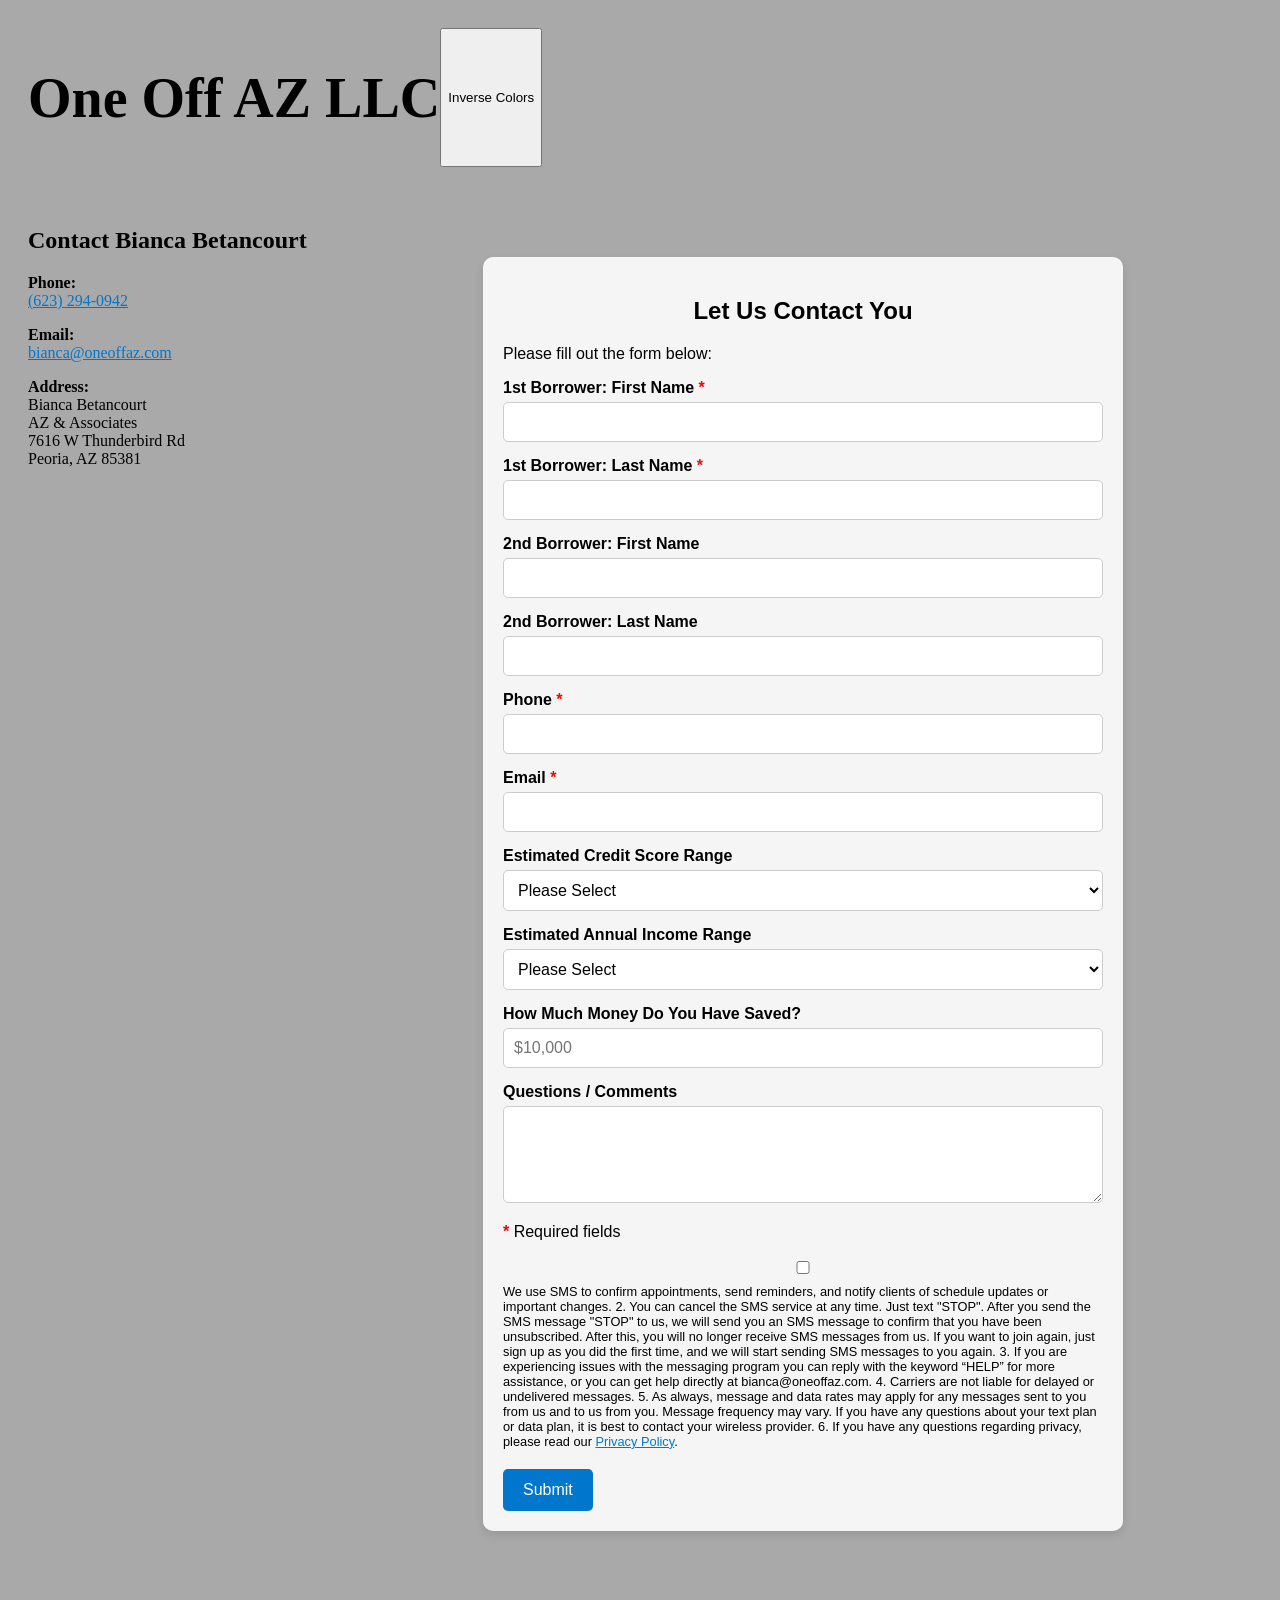
==== index.html @ f471d459 "Add files via upload" ====
<!DOCTYPE html>
<html lang="en">
<head>
    <meta charset="UTF-8">
    <meta name="viewport" content="width=device-width, initial-scale=1.0">
    <meta name="color-scheme" content="light">
    <title>One Off AZ LLC | Contact</title>
    <link rel="stylesheet" href="one-off-az.css">
</head>

<body>

    <!-- HEADER -->
    <header class="header">
        <h1 class="company-name">One Off AZ LLC</h1>
        <button id="themeToggle" class="theme-toggle">
    Inverse Colors
</button>
    </header>

    <!-- MAIN CONTENT -->
    <main class="contact-section">

        <!-- CONTACT INFO -->
        <section class="ContactMe" aria-labelledby="contact-heading">
            <h2 id="contact-heading">Contact Bianca Betancourt</h2>

            <p>
                <strong>Phone:</strong><br>
                <a href="tel:16232940942">(623) 294-0942</a>
            </p>

            <p>
                <strong>Email:</strong><br>
                <a href="mailto:bianca@oneoffaz.com">bianca@oneoffaz.com</a>
            </p>

            <p>
                <strong>Address:</strong><br>
                Bianca Betancourt<br>
                AZ &amp; Associates<br>
                7616 W Thunderbird Rd<br>
                Peoria, AZ 85381
            </p>
        </section>

        <!-- CONTACT FORM -->
        <section class="ContactYou">
            <div class="contact-form">
                <h2>Let Us Contact You</h2>
                <p>Please fill out the form below:</p>

                <form id="loanForm"
                      action="https://formly.email/submit"
                      method="post"
                      novalidate>

                    <input type="hidden"
                           name="access_key"
                           value="b3c220a034204cea8c7ce89dda29364d">

                    <!-- Borrower 1 First Name -->
                    <label for="borrower1FirstName">
                        1st Borrower: First Name <span class="required">*</span>
                    </label>
                    <input type="text"
                           id="borrower1FirstName"
                           name="borrower1FirstName"
                           required
                           autocomplete="given-name">

                    <!-- Borrower 1 Last Name -->
                    <label for="borrower1LastName">
                        1st Borrower: Last Name <span class="required">*</span>
                    </label>
                    <input type="text"
                           id="borrower1LastName"
                           name="borrower1LastName"
                           required
                           autocomplete="family-name">

                    <!-- Borrower 2 First Name -->
                    <label for="borrower2FirstName">
                        2nd Borrower: First Name
                    </label>
                    <input type="text"
                           id="borrower2FirstName"
                           name="borrower2FirstName"
                           autocomplete="given-name">

                    <!-- Borrower 2 Last Name -->
                    <label for="borrower2LastName">
                        2nd Borrower: Last Name
                    </label>
                    <input type="text"
                           id="borrower2LastName"
                           name="borrower2LastName"
                           autocomplete="family-name">

                    <!-- Phone -->
                    <label for="phone">
                        Phone <span class="required">*</span>
                    </label>
                    <input type="tel"
                           id="phone"
                           name="phone"
                           required
                           autocomplete="tel">

                    <!-- Email -->
                    <label for="email">
                        Email <span class="required">*</span>
                    </label>
                    <input type="email"
                           id="email"
                           name="email"
                           required
                           autocomplete="email">

                    <!-- Credit Score -->
                    <label for="creditScoreRange">
                        Estimated Credit Score Range
                    </label>
                    <select id="creditScoreRange" name="creditScoreRange">
                        <option value="">Please Select</option>
                        <option value="750+">750+</option>
                        <option value="700-749">700–749</option>
                        <option value="600-650">600–650</option>
                        <option value="580-below">580 and below</option>
                        <option value="unsure">Unsure</option>
                    </select>

                    <!-- Annual Income -->
                    <label for="annualIncomeRange">
                        Estimated Annual Income Range
                    </label>
                    <select id="annualIncomeRange" name="annualIncomeRange">
                        <option value="">Please Select</option>
                        <option value="under50000">Under $50,000</option>
                        <option value="50-99">$50,000–$99,999</option>
                        <option value="100-149">$100,000–$149,999</option>
                        <option value="150-199">$150,000–$199,999</option>
                        <option value="200+">$200,000+</option>
                        <option value="prefer-not">Prefer not to say</option>
                    </select>

                    <!-- Amount Saved -->
                    <label for="amountSaved">
                        How Much Money Do You Have Saved?
                    </label>
                    <input type="text"
                           id="amountSaved"
                           name="amountSaved"
                           placeholder="$10,000">

                    <!-- Questions -->
                    <label for="questions">
                        Questions / Comments
                    </label>
                    <textarea id="questions"
                              name="questions"
                              rows="5"></textarea>

                    <p>
                        <span class="required">*</span> Required fields
                    </p>

                    <!-- SMS Consent -->
                    <label class="checkbox-label">
                        <input type="checkbox" name="smsAgreement">
                        <span style="font-size: 0.8em;">We use SMS to confirm appointments, send reminders, and notify clients of schedule updates or important changes. 2. You can cancel the SMS service at any time. Just text "STOP". After you send the SMS message "STOP" to us, we will send you an SMS message to confirm that you have been unsubscribed. After this, you will no longer receive SMS messages from us. If you want to join again, just sign up as you did the first time, and we will start sending SMS messages to you again. 3. If you are experiencing issues with the messaging program you can reply with the keyword “HELP” for more assistance, or you can get help directly at bianca@oneoffaz.com. 4. Carriers are not liable for delayed or undelivered messages. 5. As always, message and data rates may apply for any messages sent to you from us and to us from you. Message frequency may vary. If you have any questions about your text plan or data plan, it is best to contact your wireless provider. 6. If you have any questions regarding privacy, please read our <a href="https://biancabetancourt.azandassociates.com/privacy-policy/">Privacy Policy</a>.</span>
                    </label>

                    <!-- Submit Button -->
                    <button type="submit">
                        Submit
                    </button>

                </form>
            </div>
        </section>
<script>
    const toggleBtn = document.getElementById("themeToggle");

    toggleBtn.addEventListener("click", () => {
        document.body.classList.toggle("dark-mode");

        // Save inverse preference
        if (document.body.classList.contains("dark-mode")) {
            localStorage.setItem("theme", "dark");
        } else {
            localStorage.setItem("theme", "light");
        }
    });

    // Load saved theme
    if (localStorage.getItem("theme") === "dark") {
        document.body.classList.add("dark-mode");
    }
</script>
    </main>

</body>
</html>
---- one-off-az.css ----
body{
    background-color: darkgray;
}
.header{
    display: flex;
    width: 100%;
    padding: 20px;
    font-size: 1.75em;
    box-sizing: border-box;
}
.contact-section{
    display: flex;
    align-items: flex-start;
    width: 100%;
    padding: 20px;
    box-sizing: border-box;
}
.ContactMe{
    flex: 0 0 30%;
}
.ContactYou{
    flex: 0 0 65%;
    padding: 10px;
    display: block;
}
.highlight{
    font-weight:bold;
}
a{
    color: #0077cc;
    text-decoration: underline;
    font-weight: normal;
}
a:hover{
    color: #ff6600;
}
.required{
    color: red;
    font-weight: bold;
}


.contact-form {
    width: 80%;
    max-width: 600px;
    margin: 40px auto;        
    padding: 20px;
    background-color: #f5f5f5;
    border-radius: 10px;
    box-shadow: 0 4px 10px rgba(0,0,0,0.1);
    font-family: Arial, sans-serif;
}
.contact-form h2 {
    text-align: center;
    margin-bottom: 20px;
}
.contact-form label {
    display: block;
    margin-top: 15px;
    font-weight: bold;
}
.contact-form input,
.contact-form textarea {
    width: 100%;
    padding: 10px;
    margin-top: 5px;
    border: 1px solid #ccc;
    border-radius: 5px;
    box-sizing: border-box;
    font-size: 1em;
}
.contact-form textarea {
    resize: vertical; 
}
.contact-form button {
    margin-top: 20px;
    padding: 12px 20px;
    background-color: #0077cc;
    color: white;
    border: none;
    border-radius: 5px;
    font-size: 1em;
    cursor: pointer;
}
.contact-form button:hover {
    background-color: #ff6600;
}


.contact-form .checkbox-label {
    display: flex;           
    align-items: flex-start; 
    gap: 10px;               
    margin-top: 20px;
    font-weight: normal;
    font-size: 1em;
    flex-wrap: wrap;         
}

.contact-form .checkbox-label input[type="checkbox"] {
    flex-shrink: 0;          
    margin: 0;               
}

.checkbox-label:hover{
    background-color: grey;
}


.contact-form select {
    width: 100%;
    padding: 10px;
    margin-top: 5px;
    border: 1px solid #ccc;
    border-radius: 5px;
    font-size: 1em;
    background-color: white;
    transition: border-color 0.3s ease, box-shadow 0.3s ease;
}
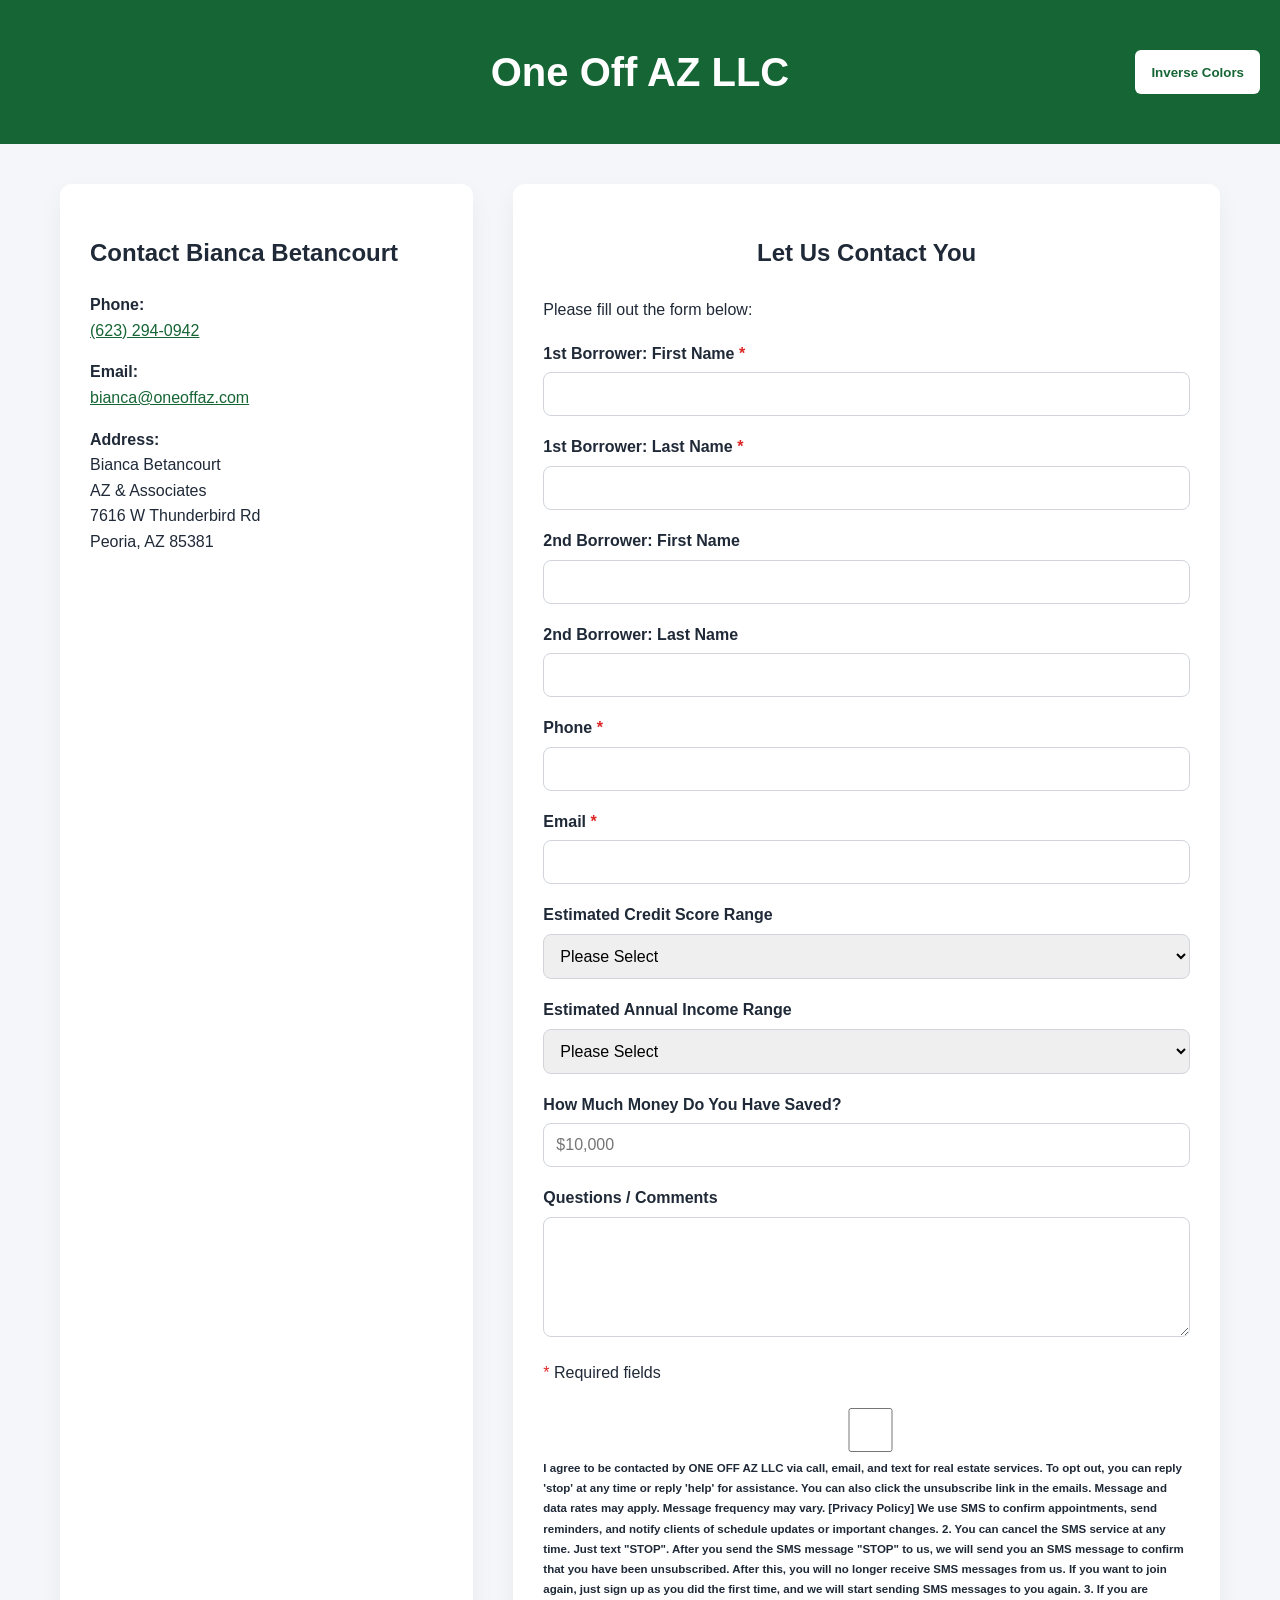
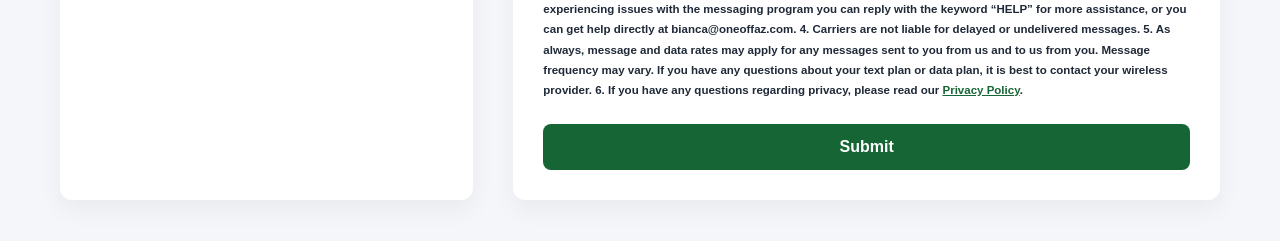
==== commit 2f824249: "Update index.html" ====
--- a/index.html
+++ b/index.html
@@ -168,7 +168,7 @@
                     <!-- SMS Consent -->
                     <label class="checkbox-label">
                         <input type="checkbox" name="smsAgreement">
-                        <span style="font-size: 0.8em;">We use SMS to confirm appointments, send reminders, and notify clients of schedule updates or important changes. 2. You can cancel the SMS service at any time. Just text "STOP". After you send the SMS message "STOP" to us, we will send you an SMS message to confirm that you have been unsubscribed. After this, you will no longer receive SMS messages from us. If you want to join again, just sign up as you did the first time, and we will start sending SMS messages to you again. 3. If you are experiencing issues with the messaging program you can reply with the keyword “HELP” for more assistance, or you can get help directly at bianca@oneoffaz.com. 4. Carriers are not liable for delayed or undelivered messages. 5. As always, message and data rates may apply for any messages sent to you from us and to us from you. Message frequency may vary. If you have any questions about your text plan or data plan, it is best to contact your wireless provider. 6. If you have any questions regarding privacy, please read our <a href="https://biancabetancourt.azandassociates.com/privacy-policy/">Privacy Policy</a>.</span>
+                        <span style="font-size: 0.8em;">I agree to be contacted by ONE OFF AZ LLC via call, email, and text for real estate services. To opt out, you can reply 'stop' at any time or reply 'help' for assistance. You can also click the unsubscribe link in the emails. Message and data rates may apply. Message frequency may vary. [Privacy Policy] We use SMS to confirm appointments, send reminders, and notify clients of schedule updates or important changes. 2. You can cancel the SMS service at any time. Just text "STOP". After you send the SMS message "STOP" to us, we will send you an SMS message to confirm that you have been unsubscribed. After this, you will no longer receive SMS messages from us. If you want to join again, just sign up as you did the first time, and we will start sending SMS messages to you again. 3. If you are experiencing issues with the messaging program you can reply with the keyword “HELP” for more assistance, or you can get help directly at bianca@oneoffaz.com. 4. Carriers are not liable for delayed or undelivered messages. 5. As always, message and data rates may apply for any messages sent to you from us and to us from you. Message frequency may vary. If you have any questions about your text plan or data plan, it is best to contact your wireless provider. 6. If you have any questions regarding privacy, please read our <a href="https://biancabetancourt.azandassociates.com/privacy-policy/">Privacy Policy</a>.</span>
                     </label>
 
                     <!-- Submit Button -->
@@ -201,4 +201,5 @@
     </main>
 
 </body>
-</html>+
+</html>
--- a/one-off-az.css
+++ b/one-off-az.css
@@ -1,119 +1,231 @@
-body{
-    background-color: darkgray;
-}
-.header{
+/* ========== GLOBAL ========== */
+
+:root {
+    --primary: #166534;
+    --primary-hover: #166534;
+    --accent: #f97316;
+    --background: #f4f6f9;
+    --card: #ffffff;
+    --text: #1f2937;
+    --border: #d1d5db;
+}
+
+/* ========== DARK MODE ========== */
+
+body.dark-mode {
+    --primary: #22c55e;
+    --primary-hover: #16a34a;
+    --accent: #fb923c;
+    --background: #111827;
+    --card: #1f2937;
+    --text: #f9fafb;
+    --border: #374151;
+}
+* {
+    box-sizing: border-box;
+}
+
+body {
+    margin: 0;
+    font-family: 'Segoe UI', Tahoma, sans-serif;
+    background-color: var(--background);
+    color: var(--text);
+    line-height: 1.6;
+}
+
+/* ========== HEADER ========== */
+
+.header {
+    background: linear-gradient(135deg, var(--primary), var(--primary-hover));
+    color: white;
+    padding: 40px 20px;
+    position: relative;
+    text-align: center;
+}
+
+.company-name {
+    margin: 0;
+    font-size: clamp(1.8rem, 4vw, 2.5rem);
+}
+
+/* ========== LAYOUT ========== */
+
+.contact-section {
     display: flex;
-    width: 100%;
-    padding: 20px;
-    font-size: 1.75em;
-    box-sizing: border-box;
-}
-.contact-section{
-    display: flex;
-    align-items: flex-start;
-    width: 100%;
-    padding: 20px;
-    box-sizing: border-box;
-}
-.ContactMe{
-    flex: 0 0 30%;
-}
-.ContactYou{
-    flex: 0 0 65%;
-    padding: 10px;
-    display: block;
-}
-.highlight{
-    font-weight:bold;
-}
-a{
-    color: #0077cc;
-    text-decoration: underline;
-    font-weight: normal;
-}
-a:hover{
-    color: #ff6600;
-}
-.required{
-    color: red;
-    font-weight: bold;
-}
-
+    gap: 40px;
+    padding: 40px 20px;
+    max-width: 1200px;
+    margin: auto;
+}
+
+/* Left column */
+.ContactMe {
+    flex: 1;
+    background: var(--card);
+    padding: 30px;
+    border-radius: 12px;
+    box-shadow: 0 10px 25px rgba(0,0,0,0.05);
+}
+
+/* Right column */
+.ContactYou {
+    flex: 2;
+}
+
+/* ========== FORM CARD ========== */
 
 .contact-form {
-    width: 80%;
-    max-width: 600px;
-    margin: 40px auto;        
-    padding: 20px;
-    background-color: #f5f5f5;
-    border-radius: 10px;
-    box-shadow: 0 4px 10px rgba(0,0,0,0.1);
-    font-family: Arial, sans-serif;
-}
+    background: var(--card);
+    padding: 30px;
+    border-radius: 12px;
+    box-shadow: 0 10px 25px rgba(0,0,0,0.05);
+}
+
 .contact-form h2 {
     text-align: center;
-    margin-bottom: 20px;
-}
+    margin-bottom: 25px;
+}
+
+/* ========== FORM ELEMENTS ========== */
+
 .contact-form label {
     display: block;
-    margin-top: 15px;
-    font-weight: bold;
-}
+    margin-top: 18px;
+    font-weight: 600;
+}
+
 .contact-form input,
+.contact-form textarea,
+.contact-form select {
+    width: 100%;
+    padding: 12px;
+    margin-top: 6px;
+    border: 1px solid var(--border);
+    border-radius: 8px;
+    font-size: 1rem;
+    transition: all 0.2s ease;
+}
+
+/* Focus states for accessibility */
+.contact-form input:focus,
+.contact-form textarea:focus,
+.contact-form select:focus {
+    outline: 3px solid rgba(10,79,143,0.2);
+    border-color: var(--primary);
+}
+
+/* Better textarea behavior */
 .contact-form textarea {
+    resize: vertical;
+    min-height: 120px;
+}
+
+/* ========== BUTTON ========== */
+
+.contact-form button {
+    margin-top: 25px;
+    padding: 14px;
     width: 100%;
-    padding: 10px;
-    margin-top: 5px;
-    border: 1px solid #ccc;
-    border-radius: 5px;
-    box-sizing: border-box;
-    font-size: 1em;
-}
-.contact-form textarea {
-    resize: vertical; 
-}
-.contact-form button {
-    margin-top: 20px;
-    padding: 12px 20px;
-    background-color: #0077cc;
+    background-color: var(--primary);
     color: white;
     border: none;
-    border-radius: 5px;
-    font-size: 1em;
+    border-radius: 8px;
+    font-size: 1rem;
+    font-weight: 600;
     cursor: pointer;
-}
+    transition: background 0.2s ease, transform 0.1s ease;
+}
+
 .contact-form button:hover {
-    background-color: #ff6600;
-}
-
-
-.contact-form .checkbox-label {
-    display: flex;           
-    align-items: flex-start; 
-    gap: 10px;               
+    background-color: var(--primary-hover);
+}
+
+.contact-form button:active {
+    transform: scale(0.98);
+}
+
+/* ========== LINKS ========== */
+
+a {
+    color: var(--primary);
+}
+
+a:hover {
+    color: var(--accent);
+}
+
+/* ========== REQUIRED ========== */
+
+.required {
+    color: #dc2626;
+}
+
+/* ========== CHECKBOX AREA ========== */
+
+.checkbox-label {
+    display: flex;
+    gap: 10px;
     margin-top: 20px;
-    font-weight: normal;
-    font-size: 1em;
-    flex-wrap: wrap;         
-}
-
-.contact-form .checkbox-label input[type="checkbox"] {
-    flex-shrink: 0;          
-    margin: 0;               
-}
-
-.checkbox-label:hover{
-    background-color: grey;
-}
-
-
-.contact-form select {
-    width: 100%;
-    padding: 10px;
-    margin-top: 5px;
-    border: 1px solid #ccc;
-    border-radius: 5px;
-    font-size: 1em;
-    background-color: white;
-    transition: border-color 0.3s ease, box-shadow 0.3s ease;
-}
+    font-size: 0.9rem;
+    line-height: 1.4;
+}
+
+.checkbox-label input {
+    margin-top: 4px;
+}
+
+/* ========== MOBILE RESPONSIVE ========== */
+
+@media (max-width: 900px) {
+    .contact-section {
+        flex-direction: column;
+    }
+
+    .ContactMe,
+    .ContactYou {
+        width: 100%;
+    }
+}
+
+/* ========== ACCESSIBILITY IMPROVEMENTS ========== */
+
+/* Better tap targets */
+input, select, textarea, button {
+    min-height: 44px;
+}
+
+/* High contrast mode support */
+@media (prefers-contrast: more) {
+    :root {
+        --primary: #166534;
+        --border: #000000;
+    }
+}
+
+/* Reduced motion */
+@media (prefers-reduced-motion: reduce) {
+    * {
+        transition: none !important;
+    }
+}
+
+/* Inverse color*/
+
+.theme-toggle {
+    position: absolute;
+    right: 20px;
+    top: 50%;
+    transform: translateY(-50%);
+    padding: 10px 16px;
+    background: white;
+    color: var(--primary);
+    border: none;
+    border-radius: 6px;
+    cursor: pointer;
+    font-weight: 600;
+}
+
+body.dark-mode .theme-toggle {
+    background: var(--card);
+    color: var(--text);
+}
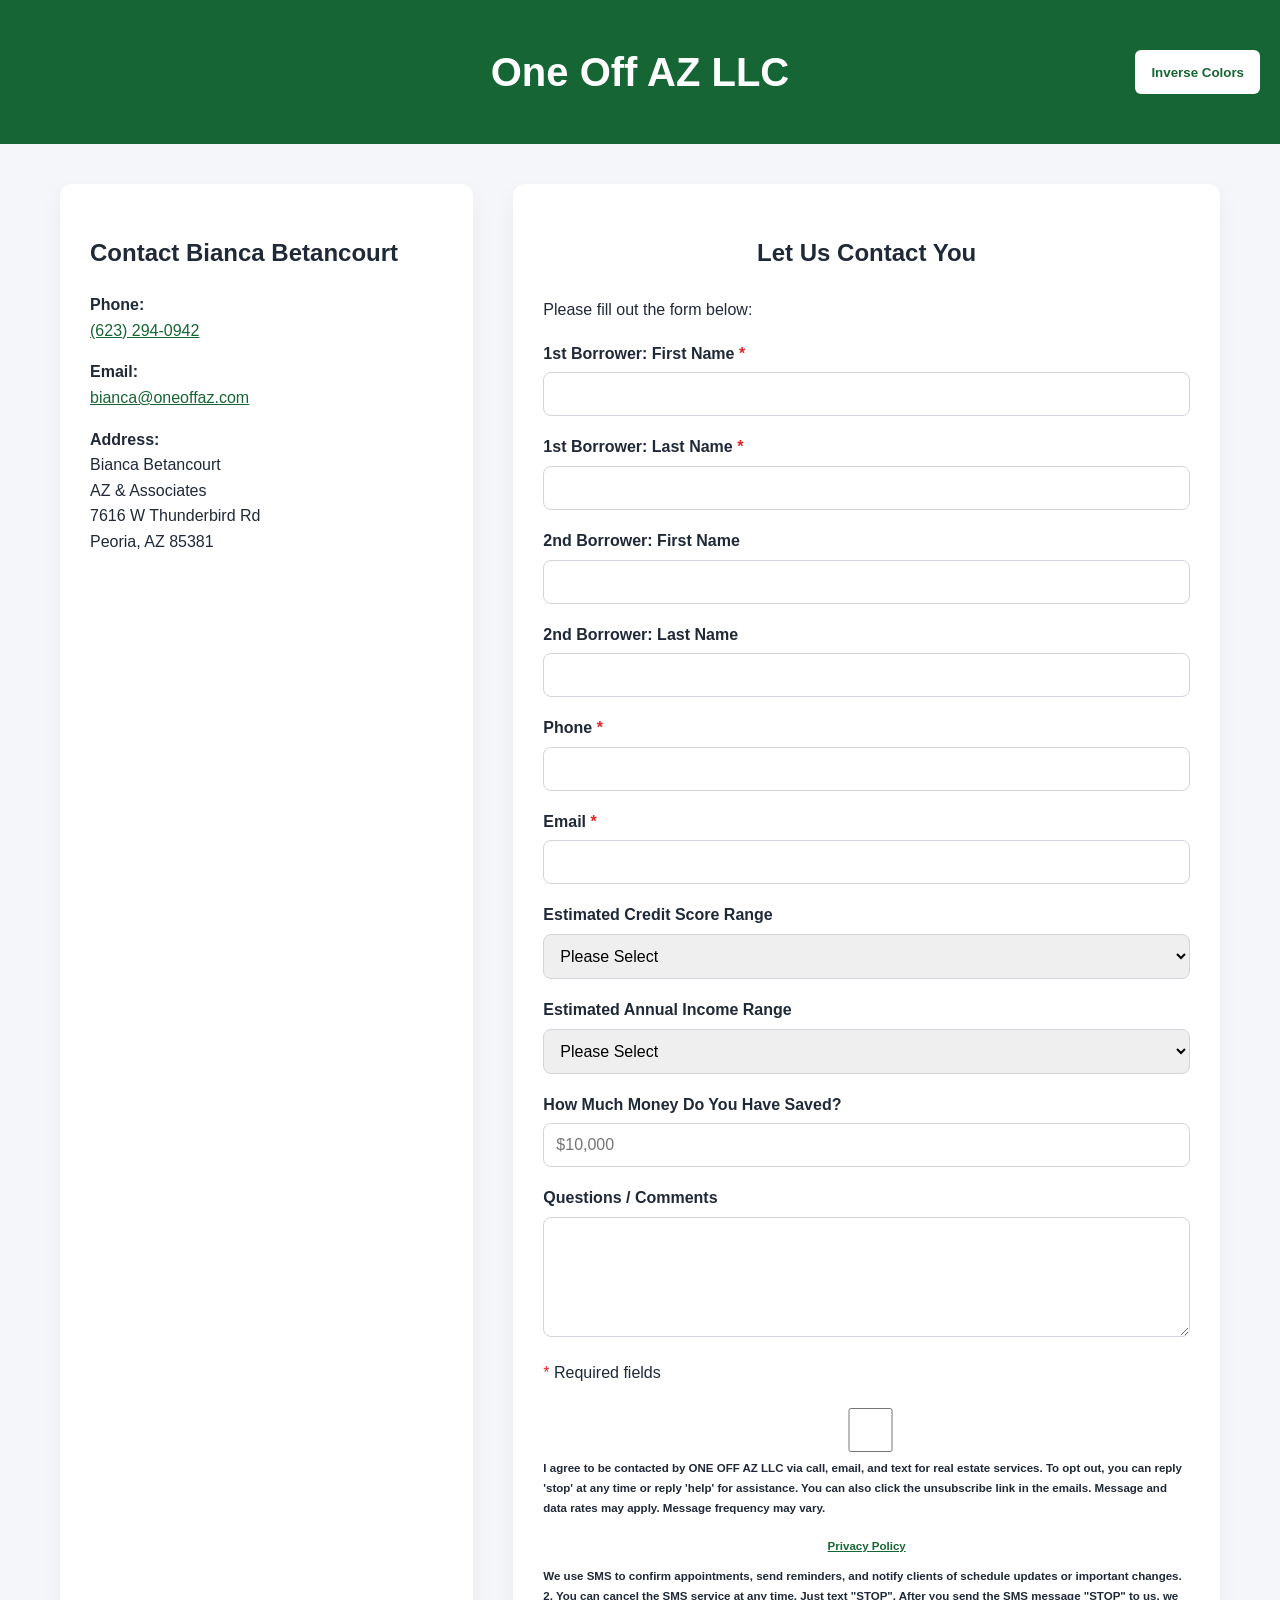
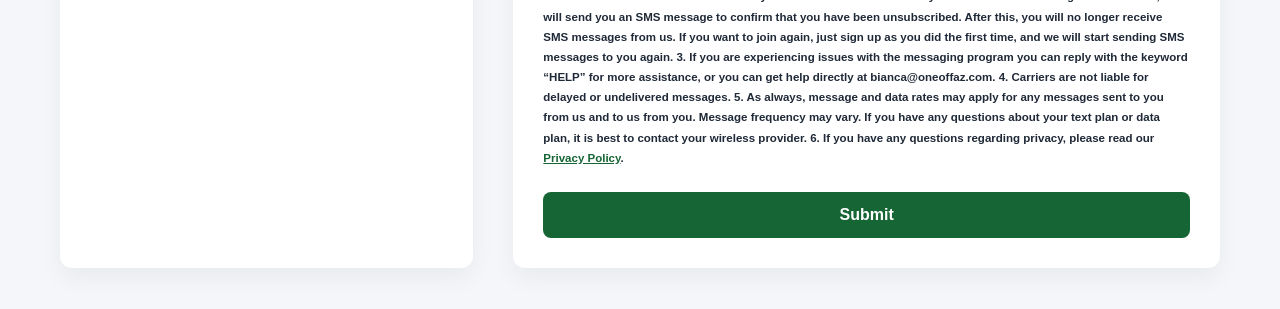
==== commit f5acbef9: "Update index.html" ====
--- a/index.html
+++ b/index.html
@@ -168,7 +168,9 @@
                     <!-- SMS Consent -->
                     <label class="checkbox-label">
                         <input type="checkbox" name="smsAgreement">
-                        <span style="font-size: 0.8em;">I agree to be contacted by ONE OFF AZ LLC via call, email, and text for real estate services. To opt out, you can reply 'stop' at any time or reply 'help' for assistance. You can also click the unsubscribe link in the emails. Message and data rates may apply. Message frequency may vary. [Privacy Policy] We use SMS to confirm appointments, send reminders, and notify clients of schedule updates or important changes. 2. You can cancel the SMS service at any time. Just text "STOP". After you send the SMS message "STOP" to us, we will send you an SMS message to confirm that you have been unsubscribed. After this, you will no longer receive SMS messages from us. If you want to join again, just sign up as you did the first time, and we will start sending SMS messages to you again. 3. If you are experiencing issues with the messaging program you can reply with the keyword “HELP” for more assistance, or you can get help directly at bianca@oneoffaz.com. 4. Carriers are not liable for delayed or undelivered messages. 5. As always, message and data rates may apply for any messages sent to you from us and to us from you. Message frequency may vary. If you have any questions about your text plan or data plan, it is best to contact your wireless provider. 6. If you have any questions regarding privacy, please read our <a href="https://biancabetancourt.azandassociates.com/privacy-policy/">Privacy Policy</a>.</span>
+                        <span style="font-size: 0.8em;">I agree to be contacted by ONE OFF AZ LLC via call, email, and text for real estate services. To opt out, you can reply 'stop' at any time or reply 'help' for assistance. You can also click the unsubscribe link in the emails. Message and data rates may apply. Message frequency may vary. <p style="text-align:center; margin-top: 20px;">
+  <a href="privacy.html">Privacy Policy</a>
+</p> We use SMS to confirm appointments, send reminders, and notify clients of schedule updates or important changes. 2. You can cancel the SMS service at any time. Just text "STOP". After you send the SMS message "STOP" to us, we will send you an SMS message to confirm that you have been unsubscribed. After this, you will no longer receive SMS messages from us. If you want to join again, just sign up as you did the first time, and we will start sending SMS messages to you again. 3. If you are experiencing issues with the messaging program you can reply with the keyword “HELP” for more assistance, or you can get help directly at bianca@oneoffaz.com. 4. Carriers are not liable for delayed or undelivered messages. 5. As always, message and data rates may apply for any messages sent to you from us and to us from you. Message frequency may vary. If you have any questions about your text plan or data plan, it is best to contact your wireless provider. 6. If you have any questions regarding privacy, please read our <a href="https://biancabetancourt.azandassociates.com/privacy-policy/">Privacy Policy</a>.</span>
                     </label>
 
                     <!-- Submit Button -->
@@ -203,3 +205,4 @@
 </body>
 
 </html>
+
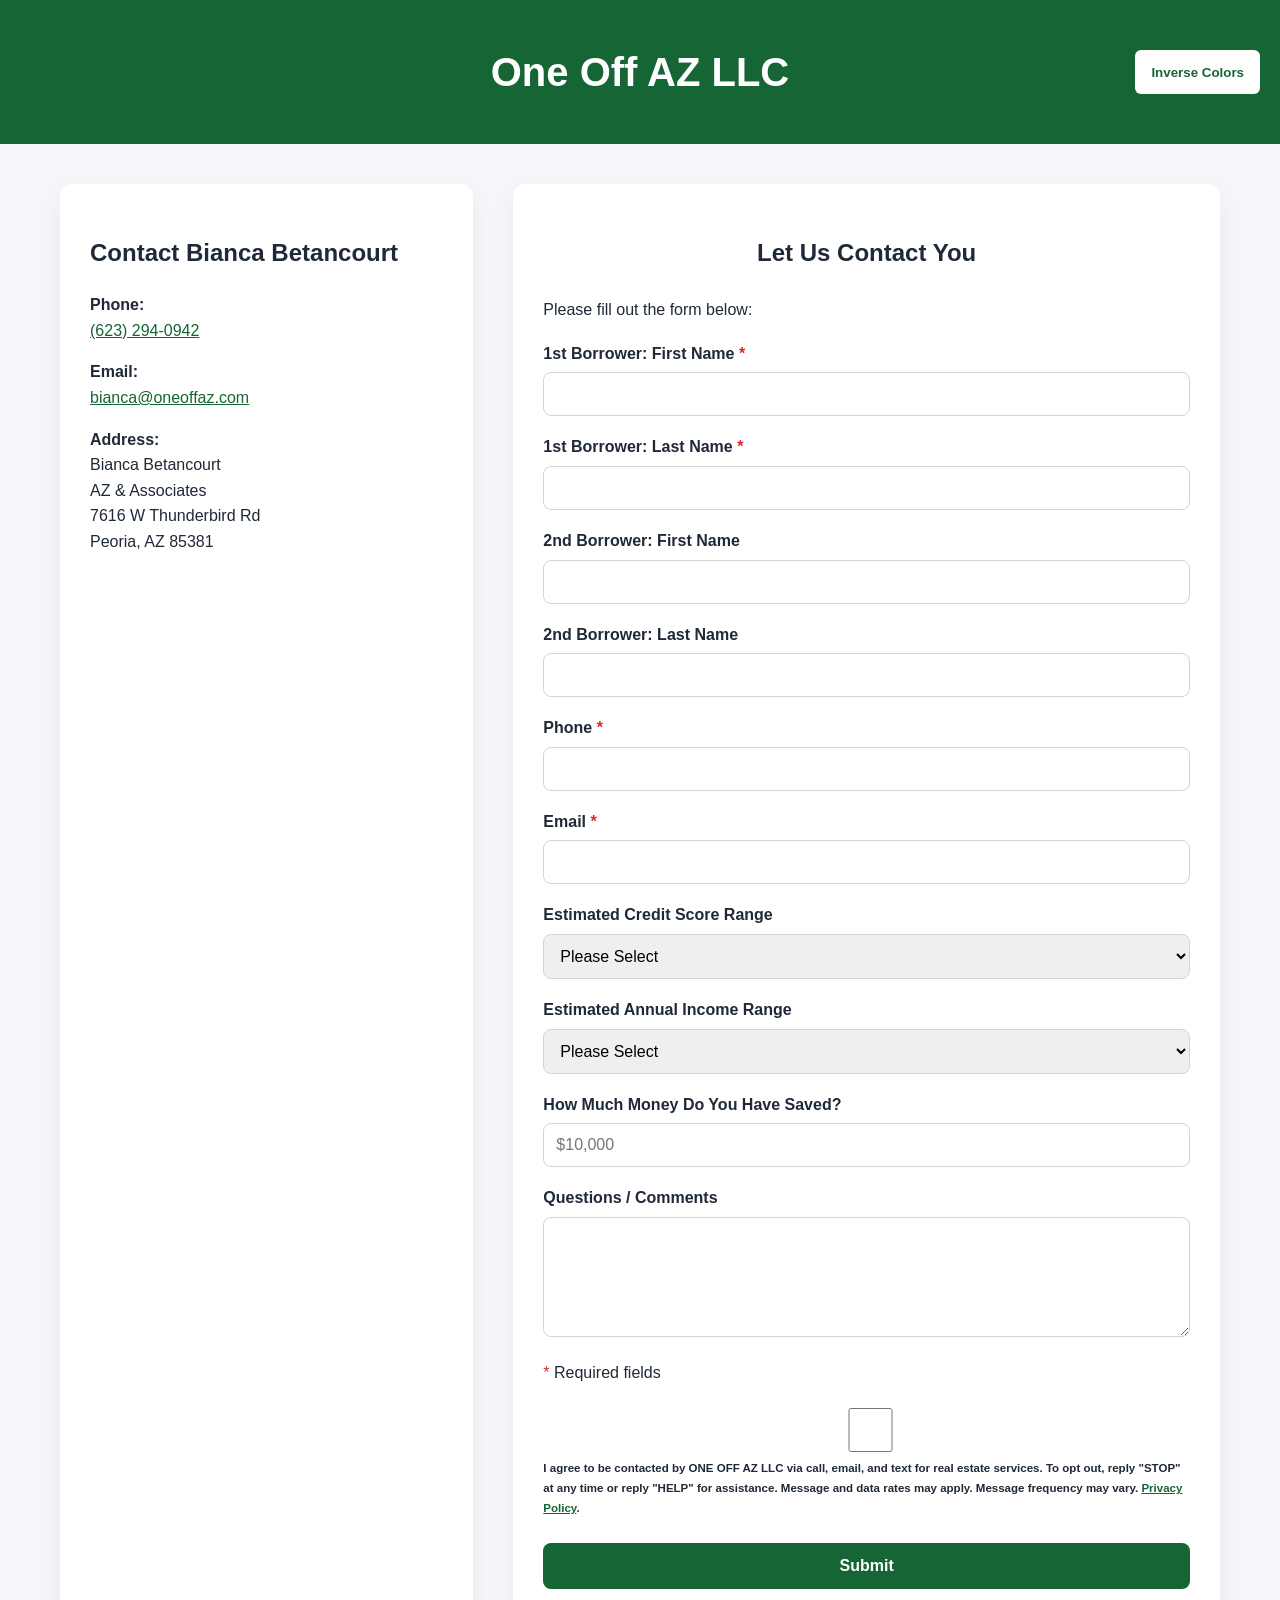
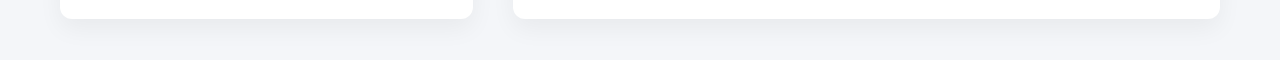
==== commit 560df3f4: "Update index.html" ====
--- a/index.html
+++ b/index.html
@@ -167,12 +167,15 @@
 
                     <!-- SMS Consent -->
                     <label class="checkbox-label">
-                        <input type="checkbox" name="smsAgreement">
-                        <span style="font-size: 0.8em;">I agree to be contacted by ONE OFF AZ LLC via call, email, and text for real estate services. To opt out, you can reply 'stop' at any time or reply 'help' for assistance. You can also click the unsubscribe link in the emails. Message and data rates may apply. Message frequency may vary. <p style="text-align:center; margin-top: 20px;">
-  <a href="privacy.html">Privacy Policy</a>
-</p> We use SMS to confirm appointments, send reminders, and notify clients of schedule updates or important changes. 2. You can cancel the SMS service at any time. Just text "STOP". After you send the SMS message "STOP" to us, we will send you an SMS message to confirm that you have been unsubscribed. After this, you will no longer receive SMS messages from us. If you want to join again, just sign up as you did the first time, and we will start sending SMS messages to you again. 3. If you are experiencing issues with the messaging program you can reply with the keyword “HELP” for more assistance, or you can get help directly at bianca@oneoffaz.com. 4. Carriers are not liable for delayed or undelivered messages. 5. As always, message and data rates may apply for any messages sent to you from us and to us from you. Message frequency may vary. If you have any questions about your text plan or data plan, it is best to contact your wireless provider. 6. If you have any questions regarding privacy, please read our <a href="https://biancabetancourt.azandassociates.com/privacy-policy/">Privacy Policy</a>.</span>
-                    </label>
-
+  <input type="checkbox" name="smsAgreement" required>
+
+  <span style="font-size: 0.8em;">
+    I agree to be contacted by ONE OFF AZ LLC via call, email, and text for real estate services.
+    To opt out, reply "STOP" at any time or reply "HELP" for assistance.
+    Message and data rates may apply. Message frequency may vary.
+    <a href="privacy.html">Privacy Policy</a>.
+  </span>
+</label>
                     <!-- Submit Button -->
                     <button type="submit">
                         Submit
@@ -206,3 +209,4 @@
 
 </html>
 
+
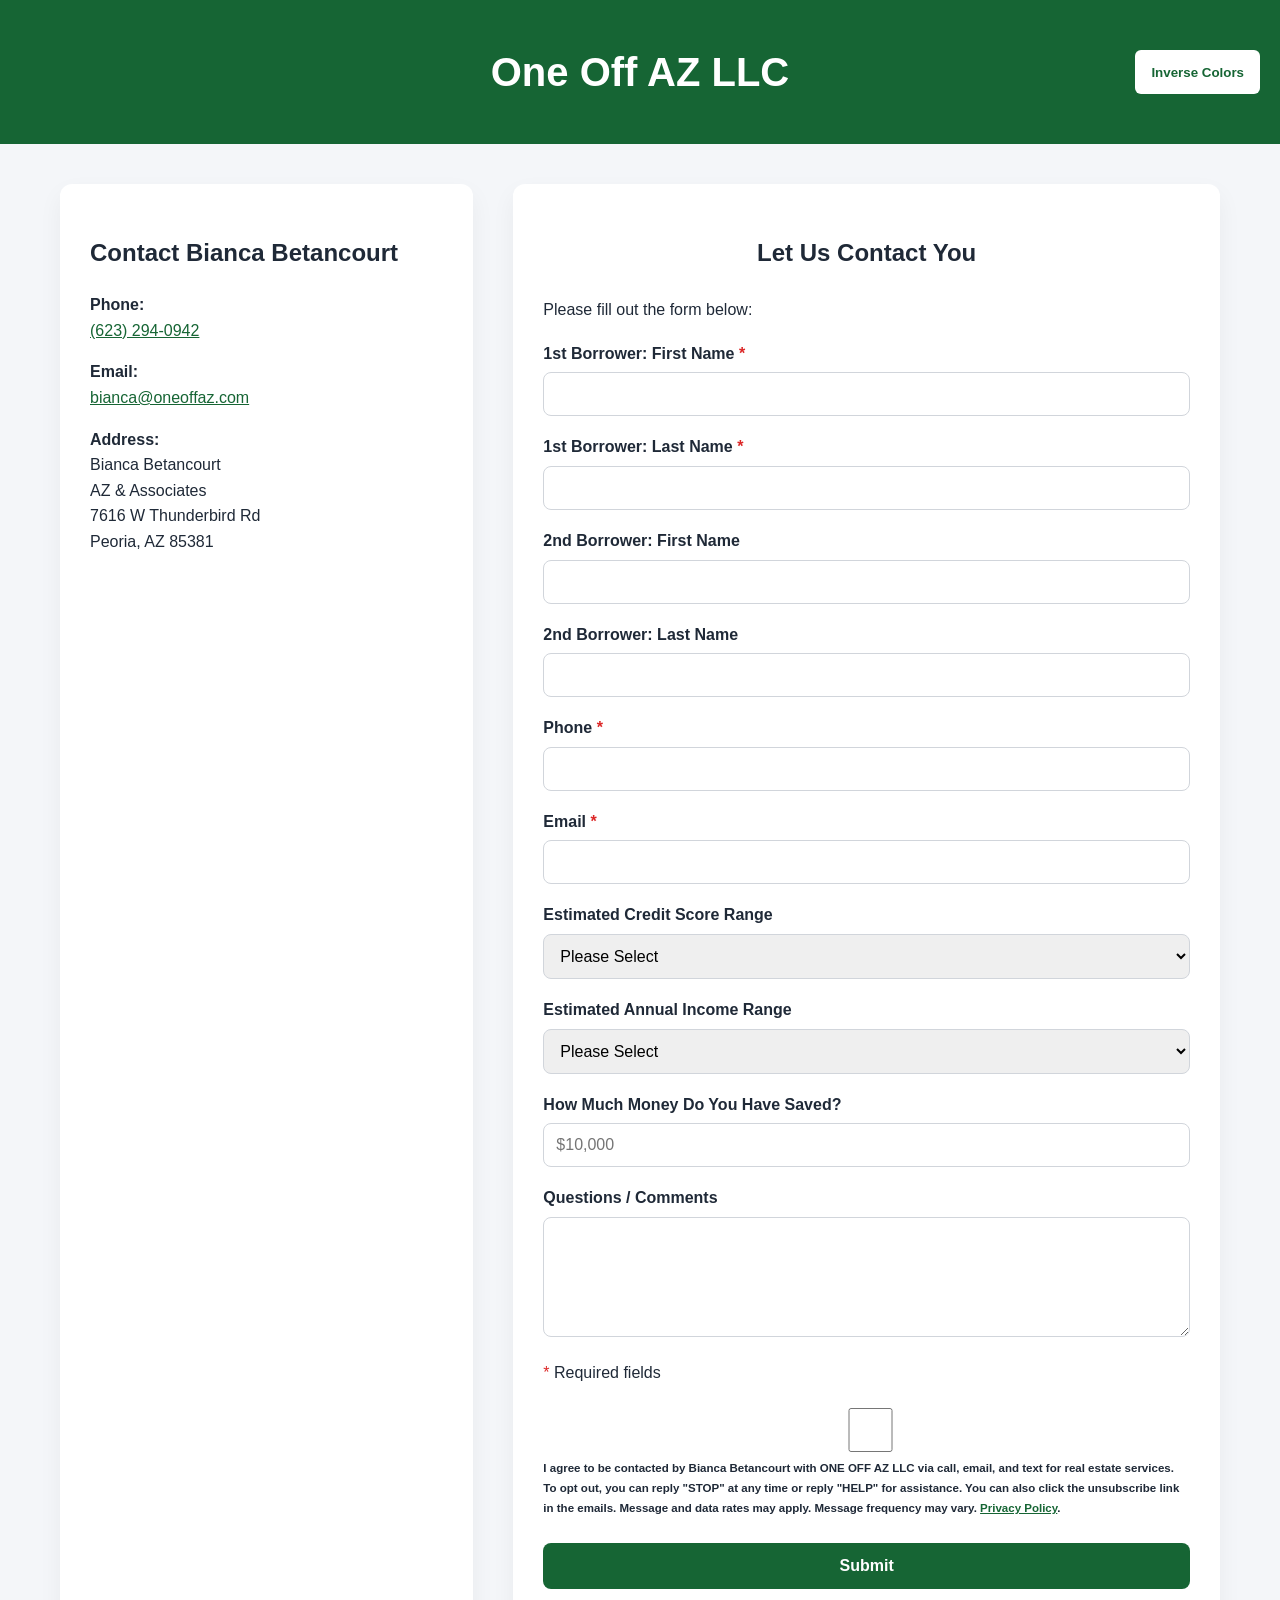
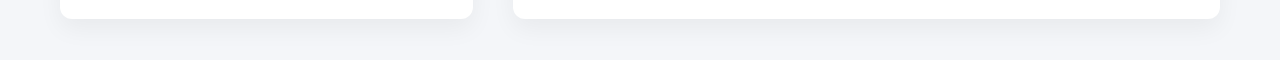
==== commit b1f67e39: "Update index.html" ====
--- a/index.html
+++ b/index.html
@@ -170,8 +170,9 @@
   <input type="checkbox" name="smsAgreement" required>
 
   <span style="font-size: 0.8em;">
-    I agree to be contacted by ONE OFF AZ LLC via call, email, and text for real estate services.
-    To opt out, reply "STOP" at any time or reply "HELP" for assistance.
+    I agree to be contacted by Bianca Betancourt with ONE OFF AZ LLC via call, email, and text for real estate services.
+    To opt out, you can reply "STOP" at any time or reply "HELP" for assistance.
+    You can also click the unsubscribe link in the emails.
     Message and data rates may apply. Message frequency may vary.
     <a href="privacy.html">Privacy Policy</a>.
   </span>
@@ -210,3 +211,4 @@
 </html>
 
 
+
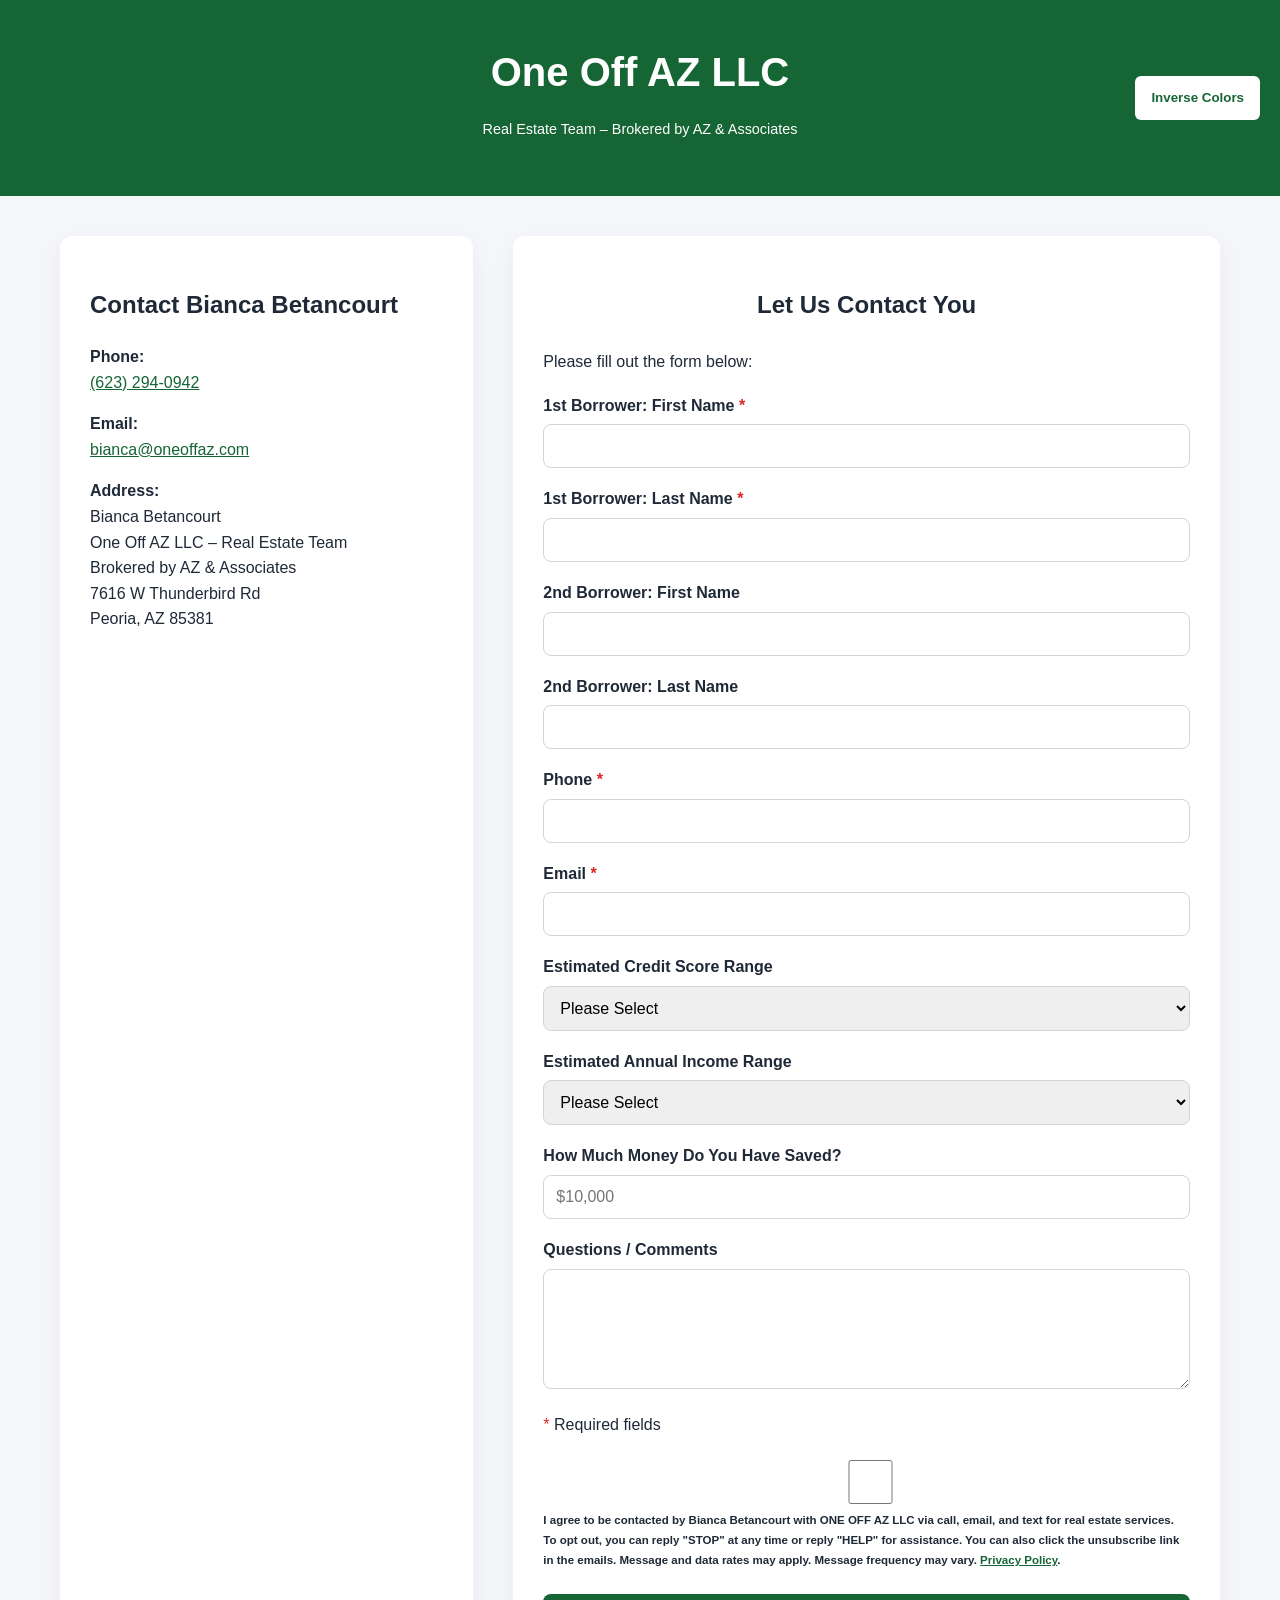
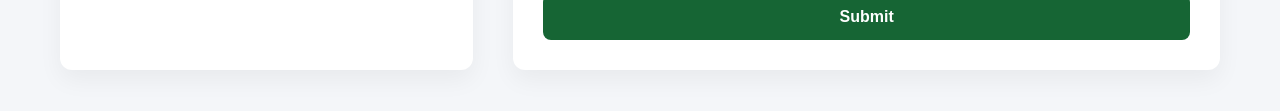
==== commit 03b3f692: "Update index.html" ====
--- a/index.html
+++ b/index.html
@@ -13,6 +13,9 @@
     <!-- HEADER -->
     <header class="header">
         <h1 class="company-name">One Off AZ LLC</h1>
+        <p style="text-align:center; font-size:0.9em;">
+Real Estate Team – Brokered by AZ &amp; Associates
+</p>
         <button id="themeToggle" class="theme-toggle">
     Inverse Colors
 </button>
@@ -35,13 +38,14 @@
                 <a href="mailto:bianca@oneoffaz.com">bianca@oneoffaz.com</a>
             </p>
 
-            <p>
-                <strong>Address:</strong><br>
-                Bianca Betancourt<br>
-                AZ &amp; Associates<br>
-                7616 W Thunderbird Rd<br>
-                Peoria, AZ 85381
-            </p>
+           <p>
+<strong>Address:</strong><br>
+Bianca Betancourt<br>
+One Off AZ LLC – Real Estate Team<br>
+Brokered by AZ &amp; Associates<br>
+7616 W Thunderbird Rd<br>
+Peoria, AZ 85381
+</p>
         </section>
 
         <!-- CONTACT FORM -->
@@ -212,3 +216,4 @@
 
 
 
+
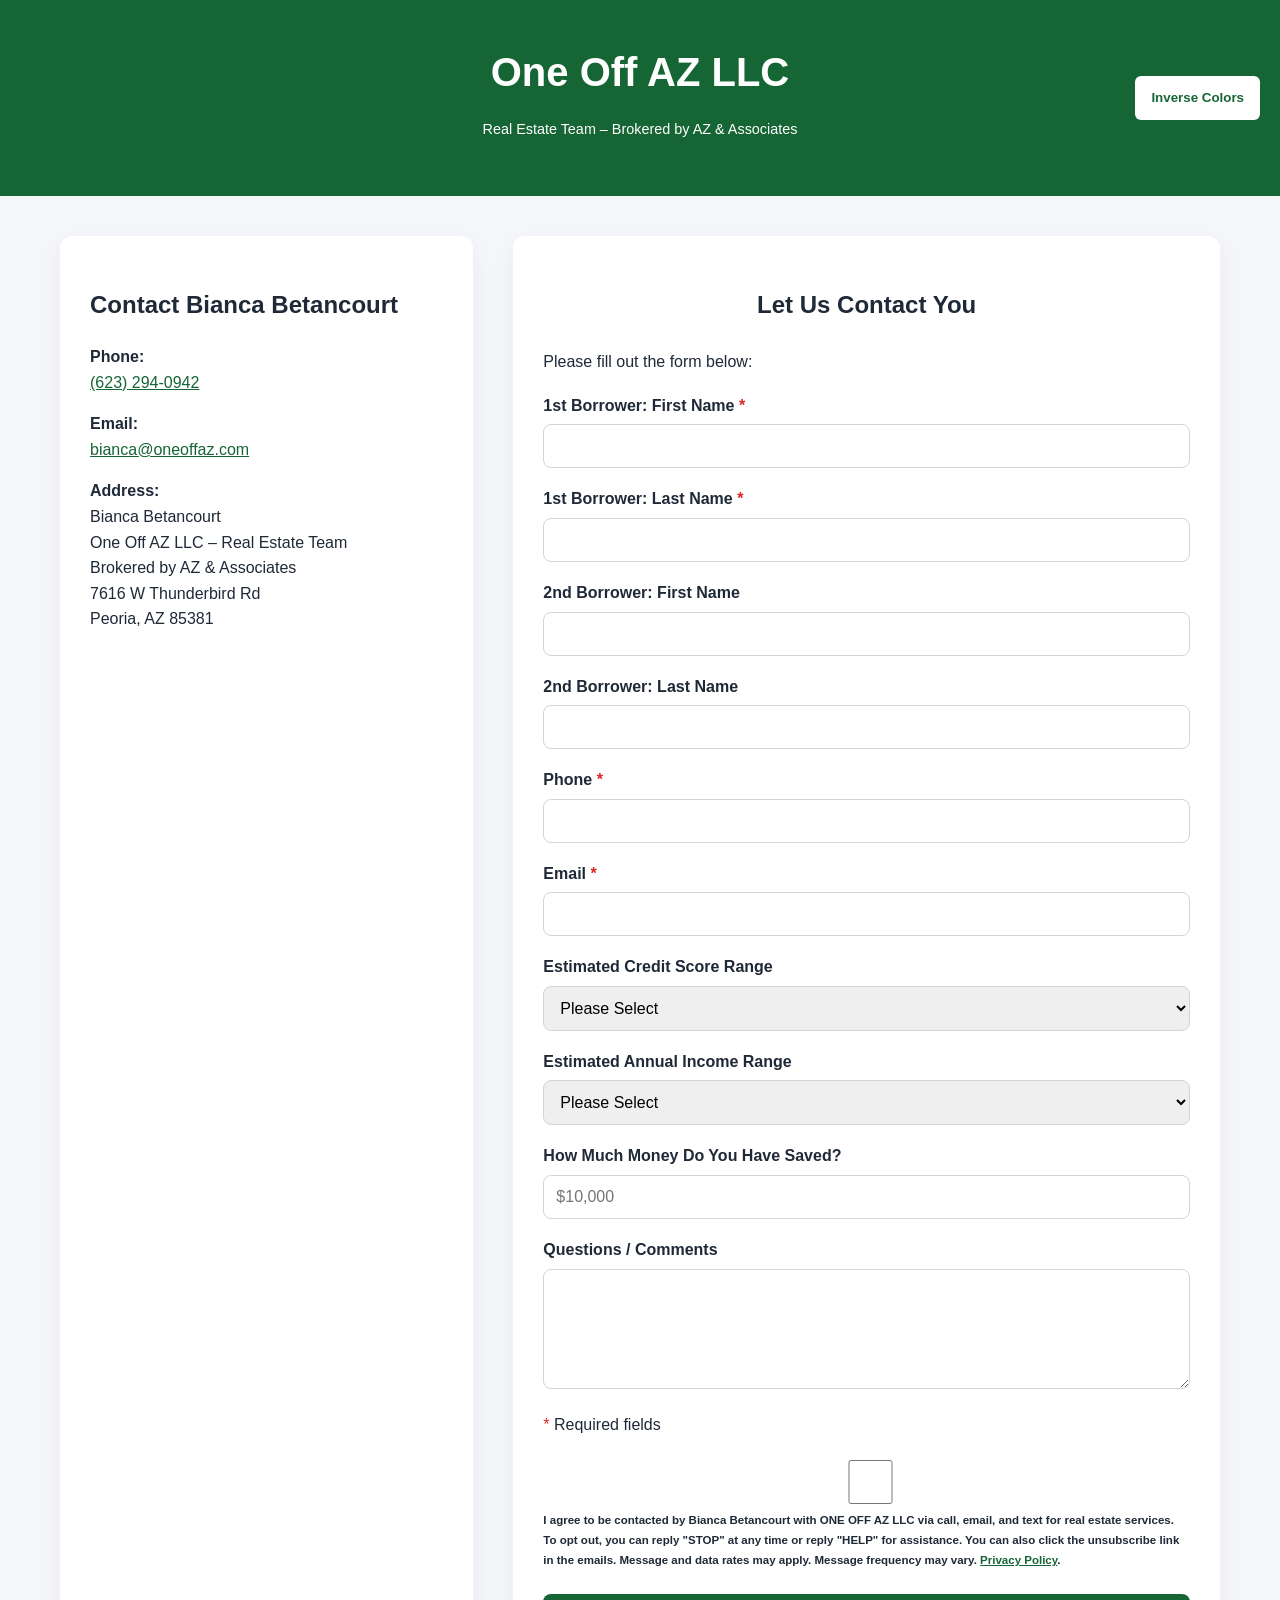
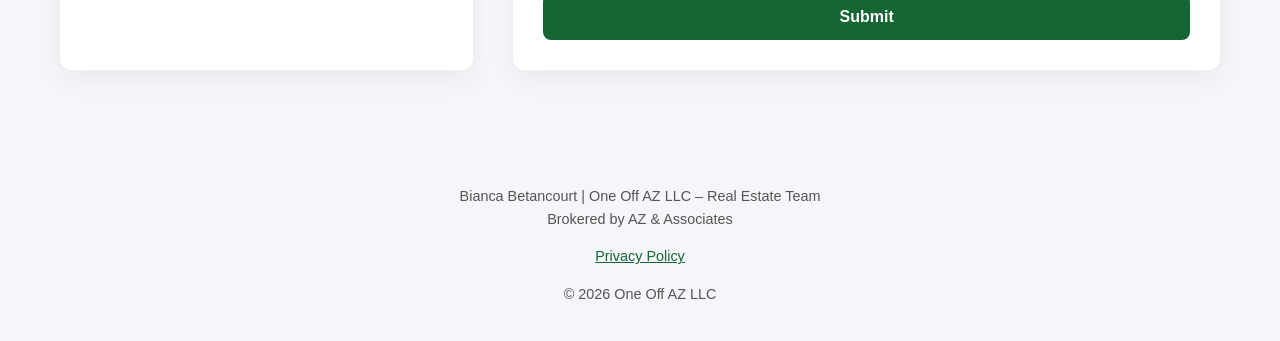
==== commit 961a7d4f: "Update index.html" ====
--- a/index.html
+++ b/index.html
@@ -209,6 +209,20 @@
     }
 </script>
     </main>
+    <footer style="margin-top:40px; padding:20px; text-align:center; font-size:0.9em; color:#555;">
+  <p>
+    Bianca Betancourt | One Off AZ LLC – Real Estate Team<br>
+    Brokered by AZ &amp; Associates
+  </p>
+
+  <p>
+    <a href="privacy.html">Privacy Policy</a>
+  </p>
+
+  <p>
+    © 2026 One Off AZ LLC
+  </p>
+</footer>
 
 </body>
 
@@ -217,3 +231,4 @@
 
 
 
+
